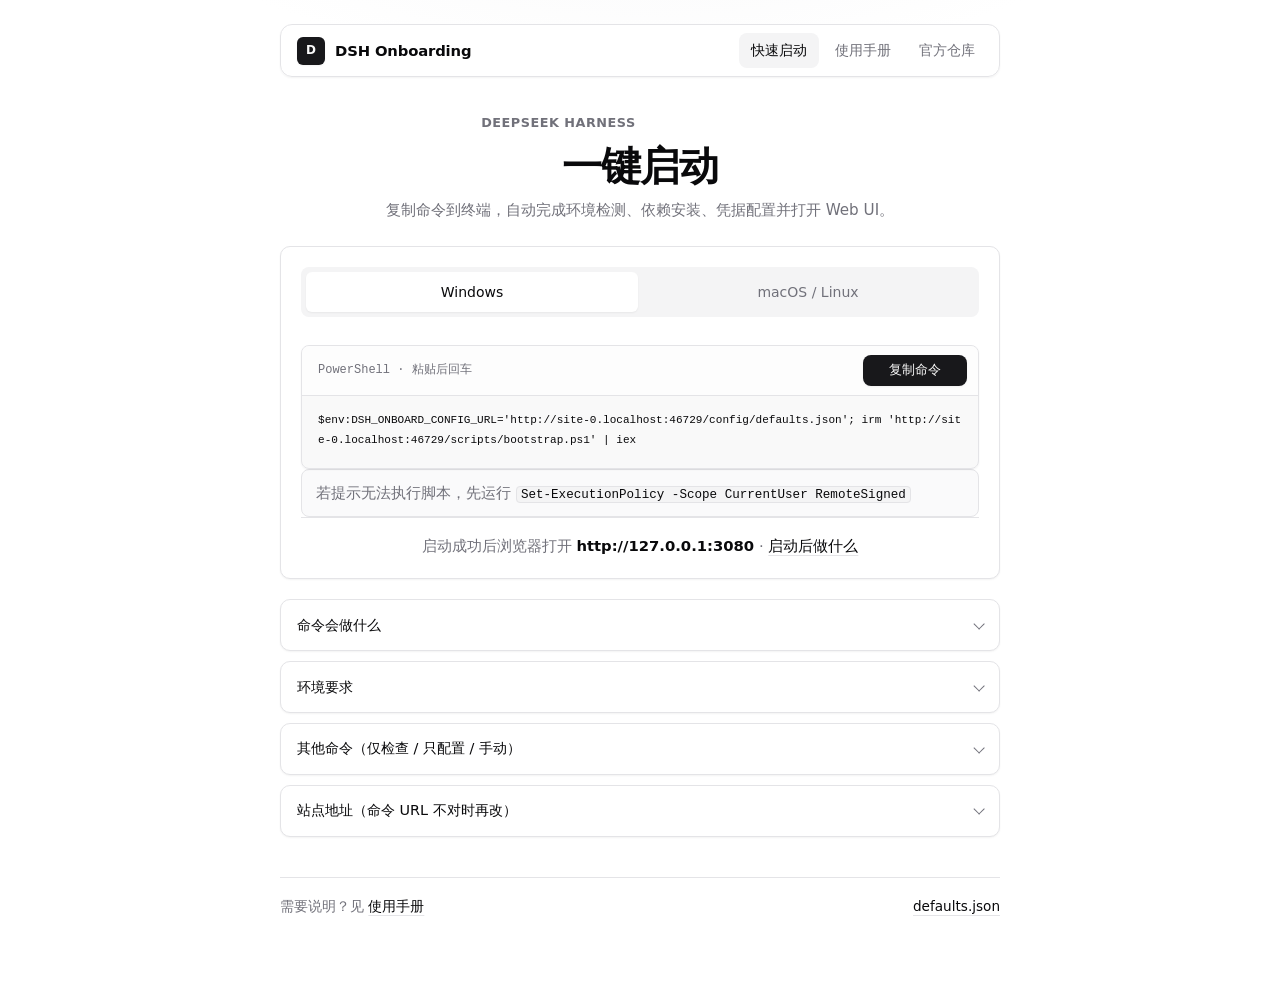
==== index.html @ 938f6438 "Initial commit: DeepSeek Harness onboarding site. Static quick-start and guide pages with Windows/ma" ====
<!DOCTYPE html>
<html lang="zh-CN">
<head>
  <meta charset="UTF-8" />
  <meta name="viewport" content="width=device-width, initial-scale=1.0" />
  <title>DeepSeek Harness 快速启动</title>
  <meta name="description" content="一键检测本机环境、安装依赖、配置 API Key/端点并启动 DeepSeek Harness (dsh)。" />
  <link rel="stylesheet" href="./assets/styles.css" />
</head>
<body>
  <div class="shell shell-focus">
    <nav class="nav" aria-label="主导航">
      <a class="brand" href="./index.html">
        <span class="brand-mark">D</span>
        <span>DSH Onboarding</span>
      </a>
      <div class="nav-links">
        <a class="active" href="./index.html">快速启动</a>
        <a href="./guide.html">使用手册</a>
        <a href="https://github.com/deepseek-ai/deepseek-harness" target="_blank" rel="noreferrer">官方仓库</a>
      </div>
    </nav>

    <header class="hero hero-focus">
      <p class="eyebrow">DeepSeek Harness</p>
      <h1>一键启动</h1>
      <p class="hero-lead">复制命令到终端，自动完成环境检测、依赖安装、凭据配置并打开 Web UI。</p>
    </header>

    <div id="placeholder-warning" class="callout warn" hidden>
      <strong>尚未写入真实 API Key。</strong>
      请编辑 <code>config/defaults.json</code> 后重新部署。
    </div>

    <!-- Primary focus: install command -->
    <section class="card card-focus" data-tabs>
      <div class="tabs tabs-lg" role="tablist" aria-label="操作系统">
        <button type="button" class="tab active" data-tab="win">Windows</button>
        <button type="button" class="tab" data-tab="unix">macOS / Linux</button>
      </div>

      <div class="panel active" data-panel="win">
        <div class="cmd-block cmd-block-lg">
          <div class="cmd-head">
            <span class="label">PowerShell · 粘贴后回车</span>
            <button type="button" class="btn primary" data-copy-target="cmd-windows">复制命令</button>
          </div>
          <pre><code id="cmd-windows"># 加载中…</code></pre>
        </div>
        <p class="hint">
          若提示无法执行脚本，先运行
          <code>Set-ExecutionPolicy -Scope CurrentUser RemoteSigned</code>
        </p>
      </div>

      <div class="panel" data-panel="unix">
        <div class="cmd-block cmd-block-lg">
          <div class="cmd-head">
            <span class="label">bash / zsh · 粘贴后回车</span>
            <button type="button" class="btn primary" data-copy-target="cmd-unix">复制命令</button>
          </div>
          <pre><code id="cmd-unix"># 加载中…</code></pre>
        </div>
        <p class="hint">仅在需要通过系统包管理器安装 Node.js 时可能请求 <code>sudo</code>。</p>
      </div>

      <p class="after-cmd">
        启动成功后浏览器打开
        <strong>http://127.0.0.1:<span id="cfg-port">3080</span></strong>
        · <a href="./guide.html#after-start">启动后做什么</a>
      </p>
    </section>

    <!-- Collapsed secondary info -->
    <div class="fold-stack">
      <details class="fold">
        <summary>命令会做什么</summary>
        <div class="fold-body">
          <ol class="steps">
            <li>
              <div>
                <strong>检测运行环境</strong><br />
                <span>检查 Node.js（<code id="cfg-node">^22.19 || &gt;=24</code>）与 npm / npx。</span>
              </div>
            </li>
            <li>
              <div>
                <strong>补齐依赖</strong><br />
                <span>Windows：winget / choco；macOS：Homebrew；Linux：NodeSource / dnf。</span>
              </div>
            </li>
            <li>
              <div>
                <strong>写入默认配置</strong><br />
                <span>Key → <code>~/.dsh/.credentials.yaml</code>；端点 → <code>~/.dsh/.env</code>。</span>
              </div>
            </li>
            <li>
              <div>
                <strong>启动 Web UI</strong><br />
                <span>执行 <code>npx -y <span id="cfg-package">@deepseek-ai/dsh</span> web</code>。</span>
              </div>
            </li>
          </ol>
          <div class="kv">
            <div class="kv-row">
              <div class="k">预置端点</div>
              <div class="v" id="cfg-baseurl">—</div>
            </div>
            <div class="kv-row">
              <div class="k">预置 API Key</div>
              <div class="v" id="cfg-apikey">—</div>
            </div>
            <div class="kv-row">
              <div class="k">产品</div>
              <div class="v muted" id="cfg-product">DeepSeek Harness</div>
            </div>
          </div>
        </div>
      </details>

      <details class="fold">
        <summary>环境要求</summary>
        <div class="fold-body">
          <ul class="plain-list">
            <li>Node.js <code>^22.19.0</code> 或 <code>&gt;=24.0.0</code>（脚本可尝试自动安装）</li>
            <li>可访问 npm registry（首次 <code>npx</code> 拉包）</li>
            <li>可访问预置模型端点</li>
            <li>Windows 10+（PowerShell 5.1+）/ macOS / 主流 Linux</li>
          </ul>
        </div>
      </details>

      <details class="fold">
        <summary>其他命令（仅检查 / 只配置 / 手动）</summary>
        <div class="fold-body fold-body-stack">
          <div data-tabs>
            <h3 class="fold-sub">仅检查环境</h3>
            <div class="tabs">
              <button type="button" class="tab active" data-tab="w">Windows</button>
              <button type="button" class="tab" data-tab="u">macOS / Linux</button>
            </div>
            <div class="panel active" data-panel="w">
              <div class="cmd-block">
                <div class="cmd-head">
                  <span class="label">check-only</span>
                  <button type="button" class="btn" data-copy-target="cmd-windows-check">复制</button>
                </div>
                <pre><code id="cmd-windows-check"></code></pre>
              </div>
            </div>
            <div class="panel" data-panel="u">
              <div class="cmd-block">
                <div class="cmd-head">
                  <span class="label">check-only</span>
                  <button type="button" class="btn" data-copy-target="cmd-unix-check">复制</button>
                </div>
                <pre><code id="cmd-unix-check"></code></pre>
              </div>
            </div>
          </div>

          <div data-tabs>
            <h3 class="fold-sub">只配置不启动</h3>
            <div class="tabs">
              <button type="button" class="tab active" data-tab="w2">Windows</button>
              <button type="button" class="tab" data-tab="u2">macOS / Linux</button>
            </div>
            <div class="panel active" data-panel="w2">
              <div class="cmd-block">
                <div class="cmd-head">
                  <span class="label">no-launch</span>
                  <button type="button" class="btn" data-copy-target="cmd-windows-nolaunch">复制</button>
                </div>
                <pre><code id="cmd-windows-nolaunch"></code></pre>
              </div>
            </div>
            <div class="panel" data-panel="u2">
              <div class="cmd-block">
                <div class="cmd-head">
                  <span class="label">no-launch</span>
                  <button type="button" class="btn" data-copy-target="cmd-unix-nolaunch">复制</button>
                </div>
                <pre><code id="cmd-unix-nolaunch"></code></pre>
              </div>
            </div>
          </div>

          <div>
            <h3 class="fold-sub">手动步骤</h3>
            <div class="cmd-block">
              <div class="cmd-head">
                <span class="label">manual</span>
                <button type="button" class="btn" data-copy-target="cmd-manual">复制</button>
              </div>
              <pre><code id="cmd-manual"></code></pre>
            </div>
          </div>
        </div>
      </details>

      <details class="fold">
        <summary>站点地址（命令 URL 不对时再改）</summary>
        <div class="fold-body">
          <p class="fold-note">默认使用当前页面地址生成命令。通过 <code>file://</code> 打开或反向代理改路径时，在此填写部署后的站点根 URL。</p>
          <form id="site-base-form" class="site-url-form">
            <label for="site-base-input">站点根 URL</label>
            <input id="site-base-input" type="url" placeholder="https://your-host/dsh-onboarding" autocomplete="off" />
            <div class="inline-actions">
              <button type="submit" class="btn primary">应用并刷新命令</button>
              <button type="button" class="btn" id="site-base-reset">恢复自动检测</button>
            </div>
          </form>
        </div>
      </details>
    </div>

    <footer class="footer">
      <span>需要说明？见 <a href="./guide.html">使用手册</a></span>
      <span><a href="./config/defaults.json">defaults.json</a></span>
    </footer>
  </div>
  <script src="./assets/app.js"></script>
</body>
</html>
---- assets/styles.css ----
/* shadcn/ui-inspired light theme (zinc) */
:root {
  --background: 0 0% 100%;
  --foreground: 240 10% 3.9%;
  --card: 0 0% 100%;
  --card-foreground: 240 10% 3.9%;
  --popover: 0 0% 100%;
  --popover-foreground: 240 10% 3.9%;
  --primary: 240 5.9% 10%;
  --primary-foreground: 0 0% 98%;
  --secondary: 240 4.8% 95.9%;
  --secondary-foreground: 240 5.9% 10%;
  --muted: 240 4.8% 95.9%;
  --muted-foreground: 240 3.8% 46.1%;
  --accent: 240 4.8% 95.9%;
  --accent-foreground: 240 5.9% 10%;
  --destructive: 0 84.2% 60.2%;
  --destructive-foreground: 0 0% 98%;
  --border: 240 5.9% 90%;
  --input: 240 5.9% 90%;
  --ring: 240 5.9% 10%;
  --success: 142 76% 36%;
  --warning: 38 92% 50%;
  --radius: 0.5rem;
  --font: ui-sans-serif, system-ui, -apple-system, "Segoe UI", "PingFang SC",
    "Hiragino Sans GB", "Microsoft YaHei", "Noto Sans SC", sans-serif;
  --mono: ui-monospace, "Cascadia Code", "SF Mono", Menlo, Consolas, monospace;
  --shadow-sm: 0 1px 2px 0 rgb(0 0 0 / 0.05);
  --shadow: 0 1px 3px 0 rgb(0 0 0 / 0.1), 0 1px 2px -1px rgb(0 0 0 / 0.1);
  --shadow-md: 0 4px 6px -1px rgb(0 0 0 / 0.1), 0 2px 4px -2px rgb(0 0 0 / 0.1);
}

* { box-sizing: border-box; }
html { scroll-behavior: smooth; }

body {
  margin: 0;
  min-height: 100vh;
  font-family: var(--font);
  color: hsl(var(--foreground));
  background-color: hsl(var(--background));
  background-image:
    radial-gradient(ellipse 80% 50% at 50% -20%, hsl(240 4.8% 95.9% / 0.9), transparent 55%);
  line-height: 1.6;
  -webkit-font-smoothing: antialiased;
  -moz-osx-font-smoothing: grayscale;
}

a {
  color: hsl(var(--foreground));
  text-decoration: underline;
  text-underline-offset: 4px;
  text-decoration-color: hsl(var(--border));
  transition: text-decoration-color 0.15s ease;
}
a:hover { text-decoration-color: hsl(var(--foreground)); }

.shell {
  width: min(1080px, calc(100% - 2rem));
  margin: 0 auto;
  padding: 1.5rem 0 4rem;
}
.shell-focus {
  width: min(720px, calc(100% - 2rem));
}

/* ----- Nav (shadcn header style) ----- */
.nav {
  display: flex;
  align-items: center;
  justify-content: space-between;
  gap: 1rem;
  margin-bottom: 2rem;
  padding: 0.5rem 0.75rem 0.5rem 1rem;
  background: hsl(var(--background) / 0.85);
  border: 1px solid hsl(var(--border));
  border-radius: calc(var(--radius) + 4px);
  box-shadow: var(--shadow-sm);
  backdrop-filter: blur(8px);
  position: sticky;
  top: 0.75rem;
  z-index: 20;
}

.brand {
  display: flex;
  align-items: center;
  gap: 0.625rem;
  color: hsl(var(--foreground));
  text-decoration: none;
  font-weight: 600;
  font-size: 0.925rem;
  letter-spacing: -0.01em;
}
.brand:hover { text-decoration: none; opacity: 0.9; }

.brand-mark {
  width: 1.75rem;
  height: 1.75rem;
  border-radius: calc(var(--radius) - 2px);
  background: hsl(var(--primary));
  color: hsl(var(--primary-foreground));
  display: grid;
  place-items: center;
  font-size: 0.75rem;
  font-weight: 700;
  box-shadow: var(--shadow-sm);
}

.nav-links {
  display: flex;
  flex-wrap: wrap;
  gap: 0.25rem;
  align-items: center;
}
.nav-links a {
  color: hsl(var(--muted-foreground));
  text-decoration: none;
  padding: 0.4rem 0.75rem;
  border-radius: var(--radius);
  font-size: 0.875rem;
  font-weight: 500;
  transition: background 0.15s ease, color 0.15s ease;
}
.nav-links a:hover {
  color: hsl(var(--foreground));
  background: hsl(var(--accent));
  text-decoration: none;
}
.nav-links a.active {
  color: hsl(var(--foreground));
  background: hsl(var(--secondary));
}

/* ----- Hero ----- */
.hero {
  display: grid;
  gap: 1rem;
  margin-bottom: 1.75rem;
  padding: 0.25rem 0.15rem;
}
.hero-focus {
  text-align: center;
  gap: 0.5rem;
  margin-bottom: 1.25rem;
}
.hero-focus .eyebrow {
  margin: 0;
  font-size: 0.8rem;
  font-weight: 600;
  letter-spacing: 0.04em;
  text-transform: uppercase;
  color: hsl(var(--muted-foreground));
}
.hero-focus .hero-lead {
  margin: 0 auto;
  max-width: 36rem;
  color: hsl(var(--muted-foreground));
  font-size: 0.95rem;
}
.hero h1 {
  margin: 0;
  font-size: clamp(1.75rem, 4vw, 2.35rem);
  line-height: 1.2;
  letter-spacing: -0.025em;
  font-weight: 700;
  color: hsl(var(--foreground));
}
.hero-focus h1 {
  font-size: clamp(1.85rem, 5vw, 2.5rem);
}
.hero p {
  margin: 0;
  max-width: 62ch;
  color: hsl(var(--muted-foreground));
  font-size: 1.015rem;
}

/* Focused install card */
.card-focus {
  padding: 1.35rem 1.35rem 1.15rem;
  box-shadow: var(--shadow-md);
}
.card-focus .tabs-lg {
  width: 100%;
  margin-bottom: 1rem;
  justify-content: stretch;
}
.card-focus .tabs-lg .tab {
  flex: 1;
  text-align: center;
  padding: 0.55rem 0.85rem;
  font-size: 0.875rem;
}
.cmd-block-lg pre {
  font-size: 0.875rem;
  padding: 1.1rem 1.15rem 1.2rem;
  min-height: 4.5rem;
}
.cmd-block-lg .cmd-head {
  padding: 0.55rem 0.7rem 0.55rem 1rem;
}
.cmd-block-lg .btn.primary {
  min-width: 6.5rem;
}
.hint {
  margin: 1rem 0 0.35rem;
  padding: 0.75rem 0.9rem;
  color: hsl(var(--muted-foreground));
  font-size: 0.8rem;
  line-height: 1.5;
  background: hsl(var(--muted) / 0.45);
  border: 1px solid hsl(var(--border));
  border-radius: var(--radius);
}
.hint code {
  font-size: 0.85em;
}
.after-cmd {
  margin: 1.15rem 0 0;
  padding-top: 1rem;
  border-top: 1px solid hsl(var(--border));
  text-align: center;
  color: hsl(var(--muted-foreground));
  font-size: 0.875rem;
}
.after-cmd strong {
  color: hsl(var(--foreground));
  font-weight: 600;
}
.after-cmd a {
  font-weight: 500;
}

/* Collapsible folds */
.fold-stack {
  display: grid;
  gap: 0.6rem;
  margin-top: 1.25rem;
}
.fold {
  border: 1px solid hsl(var(--border));
  border-radius: calc(var(--radius) + 2px);
  background: hsl(var(--card));
  box-shadow: var(--shadow-sm);
  overflow: hidden;
}
.fold > summary {
  list-style: none;
  cursor: pointer;
  user-select: none;
  padding: 0.85rem 1rem;
  font-size: 0.9rem;
  font-weight: 500;
  color: hsl(var(--foreground));
  display: flex;
  align-items: center;
  justify-content: space-between;
  gap: 0.75rem;
  transition: background 0.15s ease;
}
.fold > summary::-webkit-details-marker { display: none; }
.fold > summary::after {
  content: "";
  width: 0.45rem;
  height: 0.45rem;
  border-right: 1.5px solid hsl(var(--muted-foreground));
  border-bottom: 1.5px solid hsl(var(--muted-foreground));
  transform: rotate(45deg);
  transition: transform 0.15s ease;
  flex-shrink: 0;
  margin-top: -0.15rem;
}
.fold[open] > summary::after {
  transform: rotate(225deg);
  margin-top: 0.15rem;
}
.fold > summary:hover {
  background: hsl(var(--muted) / 0.45);
}
.fold-body {
  padding: 0 1rem 1rem;
  border-top: 1px solid hsl(var(--border));
  padding-top: 0.9rem;
}
.fold-body-stack {
  display: grid;
  gap: 1.15rem;
}
.fold-sub {
  margin: 0 0 0.5rem;
  font-size: 0.85rem;
  font-weight: 600;
  color: hsl(var(--foreground));
}
.fold-note {
  margin: 0 0 0.75rem;
  color: hsl(var(--muted-foreground));
  font-size: 0.85rem;
}
.plain-list {
  margin: 0;
  padding-left: 1.15rem;
  color: hsl(var(--muted-foreground));
  font-size: 0.9rem;
}
.plain-list li + li { margin-top: 0.35rem; }
.plain-list code {
  font-family: var(--mono);
  font-size: 0.85em;
  background: hsl(var(--muted));
  border: 1px solid hsl(var(--border));
  padding: 0.05em 0.3em;
  border-radius: 0.25rem;
  color: hsl(var(--foreground));
}

.badge-row {
  display: flex;
  flex-wrap: wrap;
  gap: 0.5rem;
}
.badge {
  display: inline-flex;
  align-items: center;
  gap: 0.35rem;
  padding: 0.2rem 0.65rem;
  border-radius: 999px;
  border: 1px solid hsl(var(--border));
  background: hsl(var(--background));
  color: hsl(var(--muted-foreground));
  font-size: 0.75rem;
  font-weight: 500;
  box-shadow: var(--shadow-sm);
}
.badge strong {
  color: hsl(var(--foreground));
  font-weight: 600;
}

/* ----- Layout ----- */
.grid-2 {
  display: grid;
  grid-template-columns: repeat(2, minmax(0, 1fr));
  gap: 1rem;
}
@media (max-width: 820px) {
  .grid-2 { grid-template-columns: 1fr; }
  .nav {
    border-radius: var(--radius);
    flex-direction: column;
    align-items: stretch;
  }
  .nav-links { justify-content: flex-start; }
}

/* ----- Card ----- */
.card {
  background: hsl(var(--card));
  color: hsl(var(--card-foreground));
  border: 1px solid hsl(var(--border));
  border-radius: calc(var(--radius) + 2px);
  padding: 1.25rem;
  box-shadow: var(--shadow-sm);
}
.card h2,
.card h3 {
  margin: 0 0 0.5rem;
  letter-spacing: -0.015em;
  font-weight: 600;
}
.card h2 { font-size: 1.125rem; }
.card h3 { font-size: 1rem; }
.card p {
  margin: 0 0 0.75rem;
  color: hsl(var(--muted-foreground));
  font-size: 0.925rem;
}
.card p:last-child { margin-bottom: 0; }
.card.soft {
  background: hsl(var(--muted) / 0.45);
  box-shadow: none;
}

/* ----- Steps ----- */
.steps {
  display: grid;
  gap: 0.625rem;
  margin: 0;
  padding: 0;
  list-style: none;
  counter-reset: step;
}
.steps li {
  display: grid;
  grid-template-columns: 2rem 1fr;
  gap: 0.75rem;
  align-items: start;
  padding: 0.75rem;
  border-radius: var(--radius);
  background: hsl(var(--background));
  border: 1px solid hsl(var(--border));
}
.steps li::before {
  counter-increment: step;
  content: counter(step);
  width: 2rem;
  height: 2rem;
  border-radius: calc(var(--radius) - 2px);
  display: grid;
  place-items: center;
  background: hsl(var(--secondary));
  color: hsl(var(--secondary-foreground));
  font-weight: 600;
  font-size: 0.8rem;
  border: 1px solid hsl(var(--border));
}
.steps strong {
  color: hsl(var(--foreground));
  font-size: 0.9rem;
}
.steps span {
  color: hsl(var(--muted-foreground));
  font-size: 0.85rem;
}
.steps code {
  font-family: var(--mono);
  font-size: 0.8em;
  background: hsl(var(--muted));
  border: 1px solid hsl(var(--border));
  padding: 0.05em 0.3em;
  border-radius: 0.25rem;
}

/* ----- Command block ----- */
.cmd-block {
  position: relative;
  margin: 0.75rem 0 0;
  border: 1px solid hsl(var(--border));
  border-radius: var(--radius);
  background: hsl(var(--muted) / 0.55);
  overflow: hidden;
  box-shadow: var(--shadow-sm);
}
.cmd-head {
  display: flex;
  align-items: center;
  justify-content: space-between;
  gap: 0.5rem;
  padding: 0.45rem 0.6rem 0.45rem 0.85rem;
  border-bottom: 1px solid hsl(var(--border));
  background: hsl(var(--background) / 0.7);
}
.cmd-head .label {
  color: hsl(var(--muted-foreground));
  font-size: 0.75rem;
  font-family: var(--mono);
}
.cmd-block pre {
  margin: 0;
  padding: 0.9rem 1rem 1rem;
  overflow-x: auto;
  font-family: var(--mono);
  font-size: 0.8125rem;
  line-height: 1.55;
  color: hsl(var(--foreground));
  white-space: pre-wrap;
  word-break: break-all;
}
.cmd-block code { font-family: inherit; }

/* ----- Buttons (shadcn button variants) ----- */
.btn {
  appearance: none;
  border: 1px solid hsl(var(--input));
  background: hsl(var(--background));
  color: hsl(var(--foreground));
  border-radius: var(--radius);
  padding: 0.4rem 0.75rem;
  font: inherit;
  font-size: 0.8125rem;
  font-weight: 500;
  cursor: pointer;
  transition: background 0.15s ease, color 0.15s ease, border-color 0.15s ease, box-shadow 0.15s ease;
  display: inline-flex;
  align-items: center;
  justify-content: center;
  gap: 0.35rem;
  line-height: 1.25;
  box-shadow: var(--shadow-sm);
  text-decoration: none;
}
.btn:hover {
  background: hsl(var(--accent));
  color: hsl(var(--accent-foreground));
  text-decoration: none;
}
.btn:focus-visible {
  outline: none;
  box-shadow: 0 0 0 2px hsl(var(--background)), 0 0 0 4px hsl(var(--ring));
}
.btn.primary {
  background: hsl(var(--primary));
  border-color: transparent;
  color: hsl(var(--primary-foreground));
}
.btn.primary:hover {
  background: hsl(var(--primary) / 0.9);
  color: hsl(var(--primary-foreground));
}
.btn.copied {
  border-color: hsl(var(--success) / 0.4);
  color: hsl(var(--success));
  background: hsl(142 76% 36% / 0.08);
}

/* ----- Tabs (shadcn-like pills / muted track) ----- */
.tabs {
  display: inline-flex;
  flex-wrap: wrap;
  gap: 0.25rem;
  margin-bottom: 0.75rem;
  padding: 0.25rem;
  border-radius: var(--radius);
  background: hsl(var(--muted));
  border: 1px solid transparent;
}
.tab {
  border: none;
  background: transparent;
  color: hsl(var(--muted-foreground));
  border-radius: calc(var(--radius) - 2px);
  padding: 0.4rem 0.85rem;
  cursor: pointer;
  font: inherit;
  font-size: 0.8125rem;
  font-weight: 500;
  transition: background 0.15s ease, color 0.15s ease, box-shadow 0.15s ease;
}
.tab:hover { color: hsl(var(--foreground)); }
.tab.active {
  color: hsl(var(--foreground));
  background: hsl(var(--background));
  box-shadow: var(--shadow-sm);
}

.panel { display: none; }
.panel.active { display: block; }

/* ----- Key / value rows ----- */
.kv {
  display: grid;
  gap: 0.5rem;
  margin-top: 0.75rem;
}
.kv-row {
  display: grid;
  grid-template-columns: 8.5rem 1fr;
  gap: 0.65rem;
  padding: 0.65rem 0.75rem;
  border-radius: var(--radius);
  background: hsl(var(--background));
  border: 1px solid hsl(var(--border));
  font-size: 0.85rem;
}
.kv-row .k {
  color: hsl(var(--muted-foreground));
  font-weight: 500;
}
.kv-row .v {
  font-family: var(--mono);
  color: hsl(var(--foreground));
  word-break: break-all;
  font-size: 0.8rem;
}
.kv-row .v.muted {
  color: hsl(var(--muted-foreground));
  font-family: var(--font);
  font-size: 0.85rem;
}
.kv-row code {
  font-family: var(--mono);
  font-size: 0.8em;
  background: hsl(var(--muted));
  padding: 0.05em 0.3em;
  border-radius: 0.25rem;
}

/* ----- Callouts / Alerts ----- */
.callout {
  border: 1px solid hsl(var(--border));
  border-left: 3px solid hsl(var(--foreground));
  background: hsl(var(--muted) / 0.5);
  padding: 0.75rem 0.9rem;
  border-radius: var(--radius);
  color: hsl(var(--muted-foreground));
  margin: 0.75rem 0;
  font-size: 0.875rem;
}
.callout.warn {
  border-color: hsl(var(--warning) / 0.35);
  border-left-color: hsl(var(--warning));
  background: hsl(48 96% 89% / 0.55);
  color: hsl(32 95% 28%);
}
.callout.ok {
  border-color: hsl(var(--success) / 0.3);
  border-left-color: hsl(var(--success));
  background: hsl(142 76% 36% / 0.08);
  color: hsl(144 61% 20%);
}
.callout strong { color: hsl(var(--foreground)); }
.callout code {
  font-family: var(--mono);
  font-size: 0.85em;
  background: hsl(var(--background) / 0.7);
  border: 1px solid hsl(var(--border));
  padding: 0.05em 0.3em;
  border-radius: 0.25rem;
}

.section { margin-top: 1.75rem; }
.section > h2 {
  margin: 0 0 0.85rem;
  font-size: 1.2rem;
  letter-spacing: -0.02em;
  font-weight: 600;
}

/* ----- Guide ----- */
.toc {
  display: grid;
  gap: 0.2rem;
}
.toc a {
  color: hsl(var(--muted-foreground));
  text-decoration: none;
  padding: 0.45rem 0.6rem;
  border-radius: var(--radius);
  font-size: 0.85rem;
  font-weight: 500;
  border: 1px solid transparent;
}
.toc a:hover {
  color: hsl(var(--foreground));
  background: hsl(var(--accent));
  text-decoration: none;
}

.guide-layout {
  display: grid;
  grid-template-columns: 14rem 1fr;
  gap: 1rem;
  align-items: start;
}
@media (max-width: 900px) {
  .guide-layout { grid-template-columns: 1fr; }
  .guide-side { position: static !important; }
}
.guide-side {
  position: sticky;
  top: 5rem;
}
.guide-main h2 {
  margin: 1.75rem 0 0.6rem;
  padding-top: 0.35rem;
  scroll-margin-top: 5.5rem;
  font-size: 1.25rem;
  letter-spacing: -0.02em;
  font-weight: 600;
  color: hsl(var(--foreground));
}
.guide-main h2:first-child { margin-top: 0; }
.guide-main h3 {
  margin: 1.15rem 0 0.45rem;
  color: hsl(var(--foreground));
  font-size: 1rem;
  font-weight: 600;
  scroll-margin-top: 5.5rem;
}
.guide-main p,
.guide-main li {
  color: hsl(var(--muted-foreground));
  font-size: 0.925rem;
}
.guide-main ul,
.guide-main ol { padding-left: 1.2rem; }
.guide-main code {
  font-family: var(--mono);
  font-size: 0.85em;
  background: hsl(var(--muted));
  border: 1px solid hsl(var(--border));
  padding: 0.1em 0.35em;
  border-radius: 0.25rem;
  color: hsl(var(--foreground));
}
.guide-main pre {
  background: hsl(var(--muted) / 0.65);
  border: 1px solid hsl(var(--border));
  border-radius: var(--radius);
  padding: 0.9rem 1rem;
  overflow-x: auto;
  font-family: var(--mono);
  font-size: 0.8125rem;
  color: hsl(var(--foreground));
  box-shadow: var(--shadow-sm);
}
.guide-main pre code {
  background: none;
  border: none;
  padding: 0;
}

/* ----- Footer / forms ----- */
.footer {
  margin-top: 2.5rem;
  padding-top: 1.15rem;
  border-top: 1px solid hsl(var(--border));
  color: hsl(var(--muted-foreground));
  font-size: 0.85rem;
  display: flex;
  flex-wrap: wrap;
  gap: 0.65rem 1.15rem;
  justify-content: space-between;
}
.footer a {
  color: hsl(var(--foreground));
  font-weight: 500;
}

.inline-actions {
  display: flex;
  flex-wrap: wrap;
  gap: 0.5rem;
  margin-top: 0.9rem;
}
.inline-actions a.btn { text-decoration: none; }

.site-url-form {
  display: grid;
  gap: 0.5rem;
  margin-top: 0.5rem;
}
.site-url-form label {
  color: hsl(var(--muted-foreground));
  font-size: 0.825rem;
  font-weight: 500;
}
.site-url-form input {
  width: 100%;
  border: 1px solid hsl(var(--input));
  background: hsl(var(--background));
  color: hsl(var(--foreground));
  border-radius: var(--radius);
  padding: 0.55rem 0.75rem;
  font-family: var(--mono);
  font-size: 0.85rem;
  box-shadow: var(--shadow-sm);
  transition: border-color 0.15s ease, box-shadow 0.15s ease;
}
.site-url-form input::placeholder {
  color: hsl(var(--muted-foreground) / 0.7);
}
.site-url-form input:focus {
  outline: none;
  border-color: hsl(var(--ring));
  box-shadow: 0 0 0 2px hsl(var(--background)), 0 0 0 4px hsl(var(--ring) / 0.25);
}

/* Inline code in cards (outside guide-main) */
.card code {
  font-family: var(--mono);
  font-size: 0.85em;
  background: hsl(var(--muted));
  border: 1px solid hsl(var(--border));
  padding: 0.05em 0.3em;
  border-radius: 0.25rem;
  color: hsl(var(--foreground));
}
.cmd-block code {
  background: none;
  border: none;
  padding: 0;
}
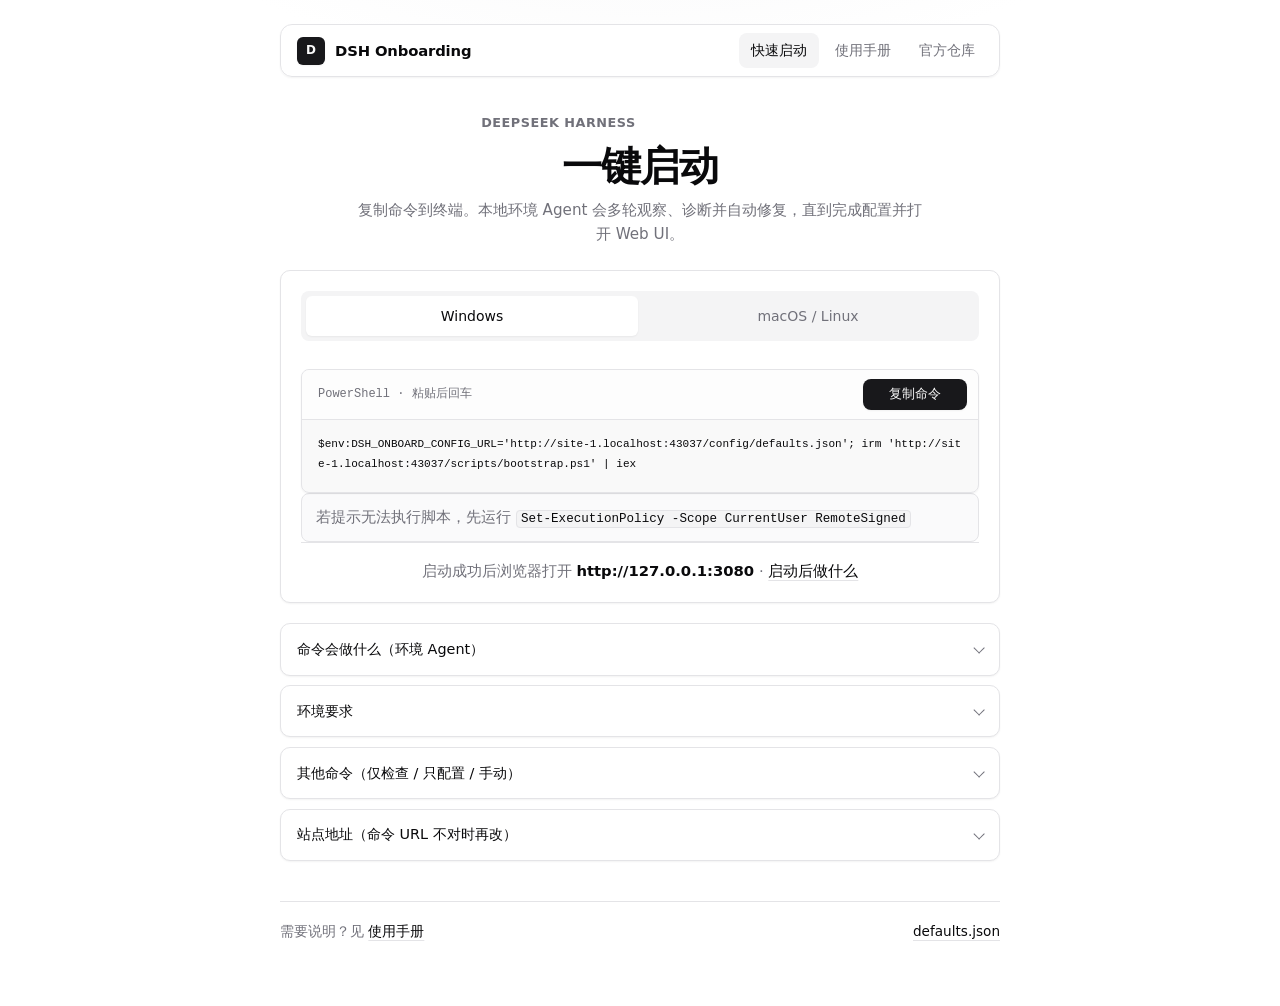
==== commit 2b96b74e: "Turn bootstrap into a multi-round environment agent. Observe facts, diagnose issues, apply adaptive " ====
--- a/index.html
+++ b/index.html
@@ -24,7 +24,7 @@
     <header class="hero hero-focus">
       <p class="eyebrow">DeepSeek Harness</p>
       <h1>一键启动</h1>
-      <p class="hero-lead">复制命令到终端，自动完成环境检测、依赖安装、凭据配置并打开 Web UI。</p>
+      <p class="hero-lead">复制命令到终端。本地环境 Agent 会多轮观察、诊断并自动修复，直到完成配置并打开 Web UI。</p>
     </header>
 
     <div id="placeholder-warning" class="callout warn" hidden>
@@ -74,19 +74,20 @@
     <!-- Collapsed secondary info -->
     <div class="fold-stack">
       <details class="fold">
-        <summary>命令会做什么</summary>
+        <summary>命令会做什么（环境 Agent）</summary>
         <div class="fold-body">
+          <p class="fold-note">脚本是本地 playbook Agent（不是云端大模型）：多轮 <strong>观察 → 诊断 → 处置 → 复检</strong>，按机器现状选修复路径。</p>
           <ol class="steps">
             <li>
               <div>
-                <strong>检测运行环境</strong><br />
-                <span>检查 Node.js（<code id="cfg-node">^22.19 || &gt;=24</code>）与 npm / npx。</span>
-              </div>
-            </li>
-            <li>
-              <div>
-                <strong>补齐依赖</strong><br />
-                <span>Windows：winget / choco；macOS：Homebrew；Linux：NodeSource / dnf。</span>
+                <strong>观察</strong><br />
+                <span>采集 OS、Node（<code id="cfg-node">^22.19 || &gt;=24</code>）、npm/npx、已有便携安装、凭据文件等事实。</span>
+              </div>
+            </li>
+            <li>
+              <div>
+                <strong>诊断并自动修复</strong><br />
+                <span>缺 Node → 便携包/包管理器；PATH 坏了 → 修复；缺凭据 → 写入；同一修复失败则换策略或给出人工步骤。</span>
               </div>
             </li>
             <li>
@@ -98,7 +99,7 @@
             <li>
               <div>
                 <strong>启动 Web UI</strong><br />
-                <span>执行 <code>npx -y <span id="cfg-package">@deepseek-ai/dsh</span> web</code>。</span>
+                <span>环境就绪后执行 <code>npx -y <span id="cfg-package">@deepseek-ai/dsh</span> web</code>。</span>
               </div>
             </li>
           </ol>
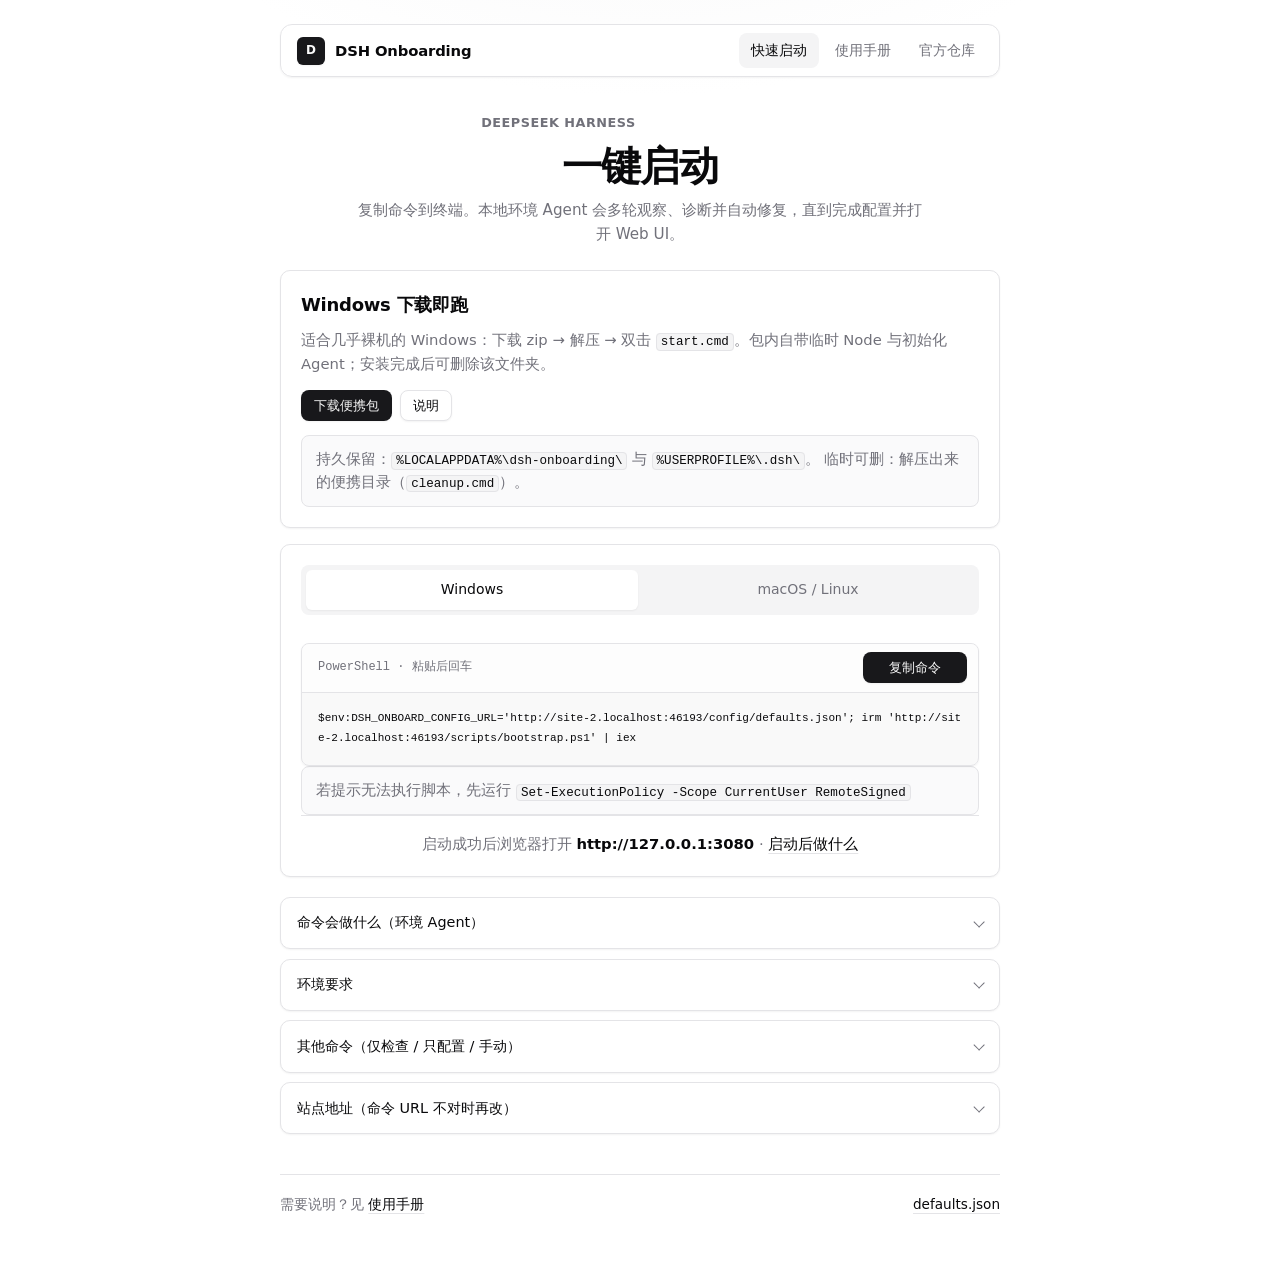
==== commit a2359552: "Add Windows download-and-run portable bootstrap package. Ship a zip with temp Node runtime and insta" ====
--- a/index.html
+++ b/index.html
@@ -32,6 +32,19 @@
       请编辑 <code>config/defaults.json</code> 后重新部署。
     </div>
 
+    <section class="card card-focus" style="margin-bottom: 1rem;">
+      <h2 style="margin-top:0;">Windows 下载即跑</h2>
+      <p>适合几乎裸机的 Windows：下载 zip → 解压 → 双击 <code>start.cmd</code>。包内自带临时 Node 与初始化 Agent；安装完成后可删除该文件夹。</p>
+      <div class="inline-actions">
+        <a class="btn primary" href="https://github.com/agents-group/dsh-onboarding/releases/download/portable-win-latest/dsh-onboarding-windows-portable.zip">下载便携包</a>
+        <a class="btn" href="https://github.com/agents-group/dsh-onboarding/blob/main/windows-portable/README.md" target="_blank" rel="noreferrer">说明</a>
+      </div>
+      <p class="hint" style="margin-top: 0.85rem;">
+        持久保留：<code>%LOCALAPPDATA%\dsh-onboarding\</code> 与 <code>%USERPROFILE%\.dsh\</code>。
+        临时可删：解压出来的便携目录（<code>cleanup.cmd</code>）。
+      </p>
+    </section>
+
     <!-- Primary focus: install command -->
     <section class="card card-focus" data-tabs>
       <div class="tabs tabs-lg" role="tablist" aria-label="操作系统">
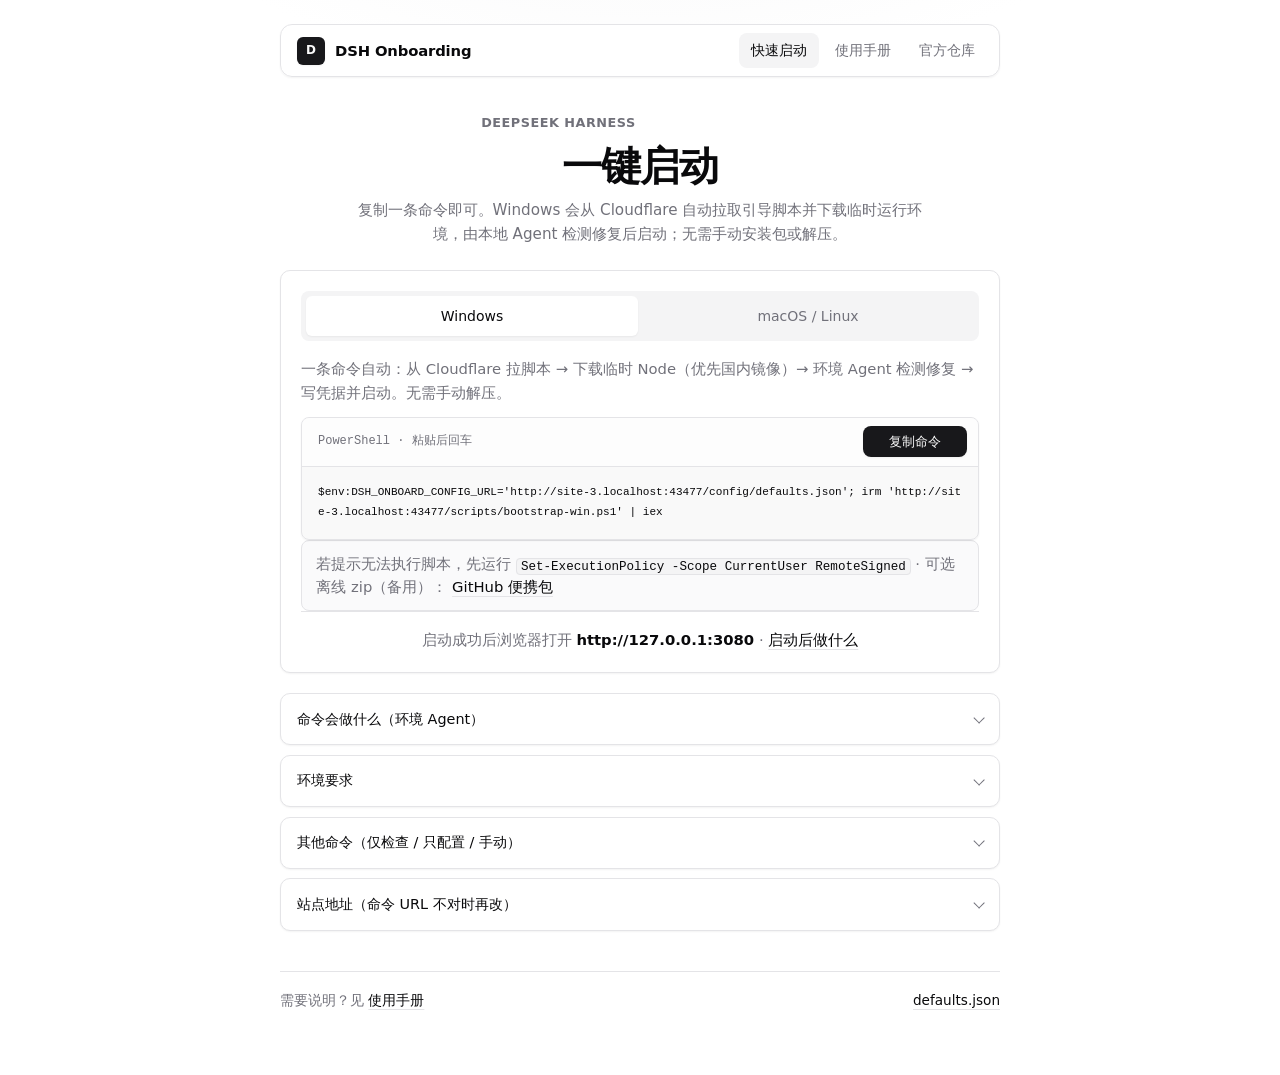
==== commit 67666e89: "Add Cloudflare one-click Windows bootstrap without manual unzip. bootstrap-win.ps1 fetches agent ass" ====
--- a/index.html
+++ b/index.html
@@ -24,26 +24,13 @@
     <header class="hero hero-focus">
       <p class="eyebrow">DeepSeek Harness</p>
       <h1>一键启动</h1>
-      <p class="hero-lead">复制命令到终端。本地环境 Agent 会多轮观察、诊断并自动修复，直到完成配置并打开 Web UI。</p>
+      <p class="hero-lead">复制一条命令即可。Windows 会从 Cloudflare 自动拉取引导脚本并下载临时运行环境，由本地 Agent 检测修复后启动；无需手动安装包或解压。</p>
     </header>
 
     <div id="placeholder-warning" class="callout warn" hidden>
       <strong>尚未写入真实 API Key。</strong>
       请编辑 <code>config/defaults.json</code> 后重新部署。
     </div>
-
-    <section class="card card-focus" style="margin-bottom: 1rem;">
-      <h2 style="margin-top:0;">Windows 下载即跑</h2>
-      <p>适合几乎裸机的 Windows：下载 zip → 解压 → 双击 <code>start.cmd</code>。包内自带临时 Node 与初始化 Agent；安装完成后可删除该文件夹。</p>
-      <div class="inline-actions">
-        <a class="btn primary" href="https://github.com/agents-group/dsh-onboarding/releases/download/portable-win-latest/dsh-onboarding-windows-portable.zip">下载便携包</a>
-        <a class="btn" href="https://github.com/agents-group/dsh-onboarding/blob/main/windows-portable/README.md" target="_blank" rel="noreferrer">说明</a>
-      </div>
-      <p class="hint" style="margin-top: 0.85rem;">
-        持久保留：<code>%LOCALAPPDATA%\dsh-onboarding\</code> 与 <code>%USERPROFILE%\.dsh\</code>。
-        临时可删：解压出来的便携目录（<code>cleanup.cmd</code>）。
-      </p>
-    </section>
 
     <!-- Primary focus: install command -->
     <section class="card card-focus" data-tabs>
@@ -53,6 +40,7 @@
       </div>
 
       <div class="panel active" data-panel="win">
+        <p class="fold-note" style="margin-top:0;">一条命令自动：从 Cloudflare 拉脚本 → 下载临时 Node（优先国内镜像）→ 环境 Agent 检测修复 → 写凭据并启动。无需手动解压。</p>
         <div class="cmd-block cmd-block-lg">
           <div class="cmd-head">
             <span class="label">PowerShell · 粘贴后回车</span>
@@ -63,6 +51,8 @@
         <p class="hint">
           若提示无法执行脚本，先运行
           <code>Set-ExecutionPolicy -Scope CurrentUser RemoteSigned</code>
+          · 可选离线 zip（备用）：
+          <a href="https://github.com/agents-group/dsh-onboarding/releases/download/portable-win-latest/dsh-onboarding-windows-portable.zip">GitHub 便携包</a>
         </p>
       </div>
 
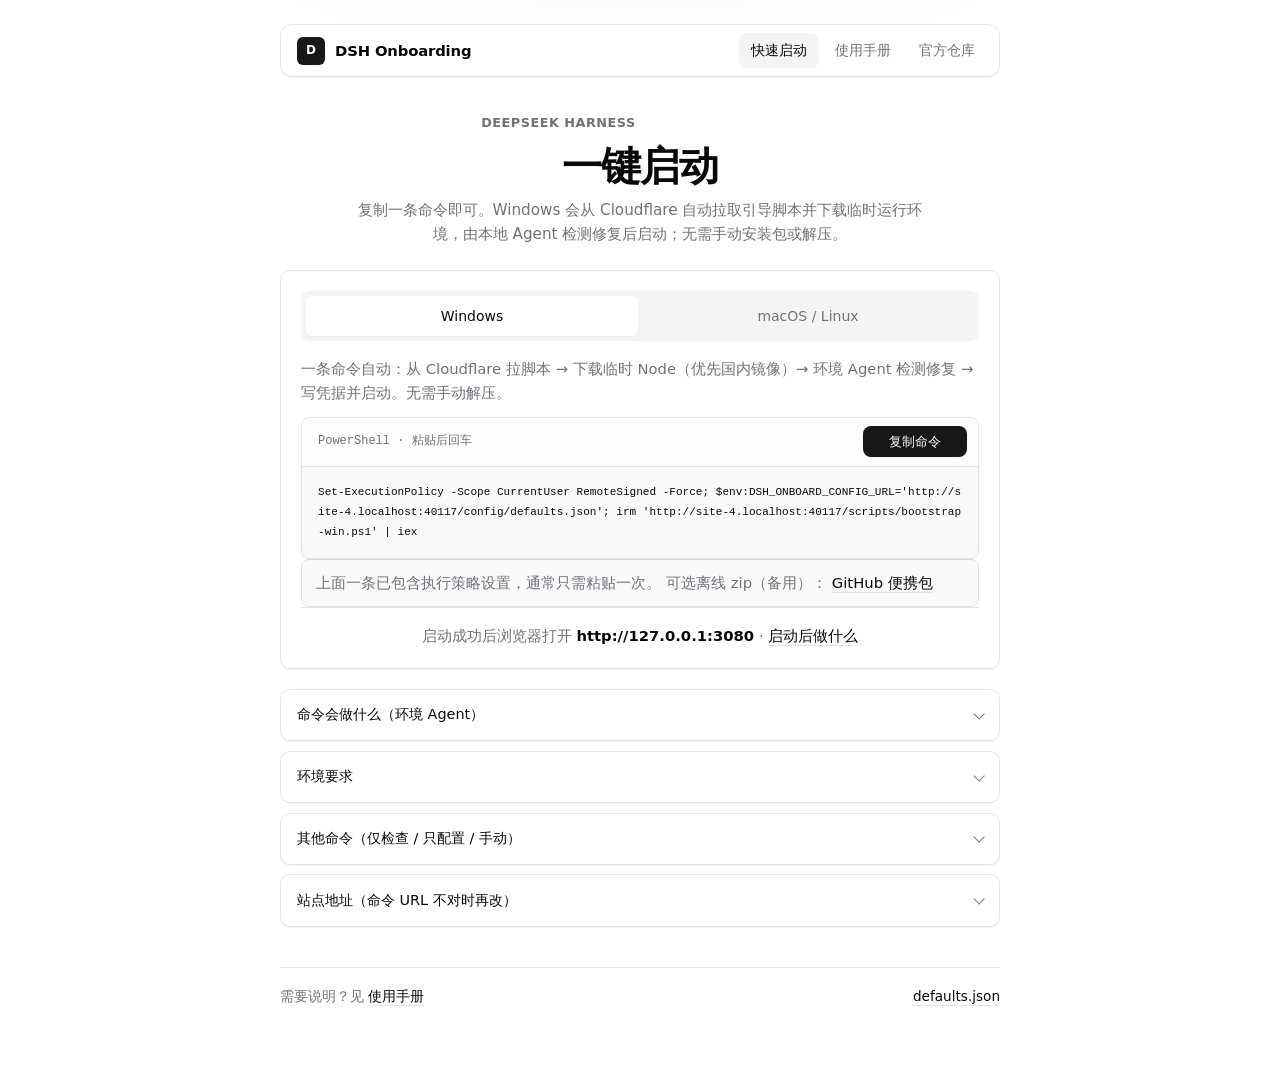
==== commit 35a665e0: "Use single-line Windows command with ExecutionPolicy in quick start." ====
--- a/index.html
+++ b/index.html
@@ -49,9 +49,8 @@
           <pre><code id="cmd-windows"># 加载中…</code></pre>
         </div>
         <p class="hint">
-          若提示无法执行脚本，先运行
-          <code>Set-ExecutionPolicy -Scope CurrentUser RemoteSigned</code>
-          · 可选离线 zip（备用）：
+          上面一条已包含执行策略设置，通常只需粘贴一次。
+          可选离线 zip（备用）：
           <a href="https://github.com/agents-group/dsh-onboarding/releases/download/portable-win-latest/dsh-onboarding-windows-portable.zip">GitHub 便携包</a>
         </p>
       </div>
